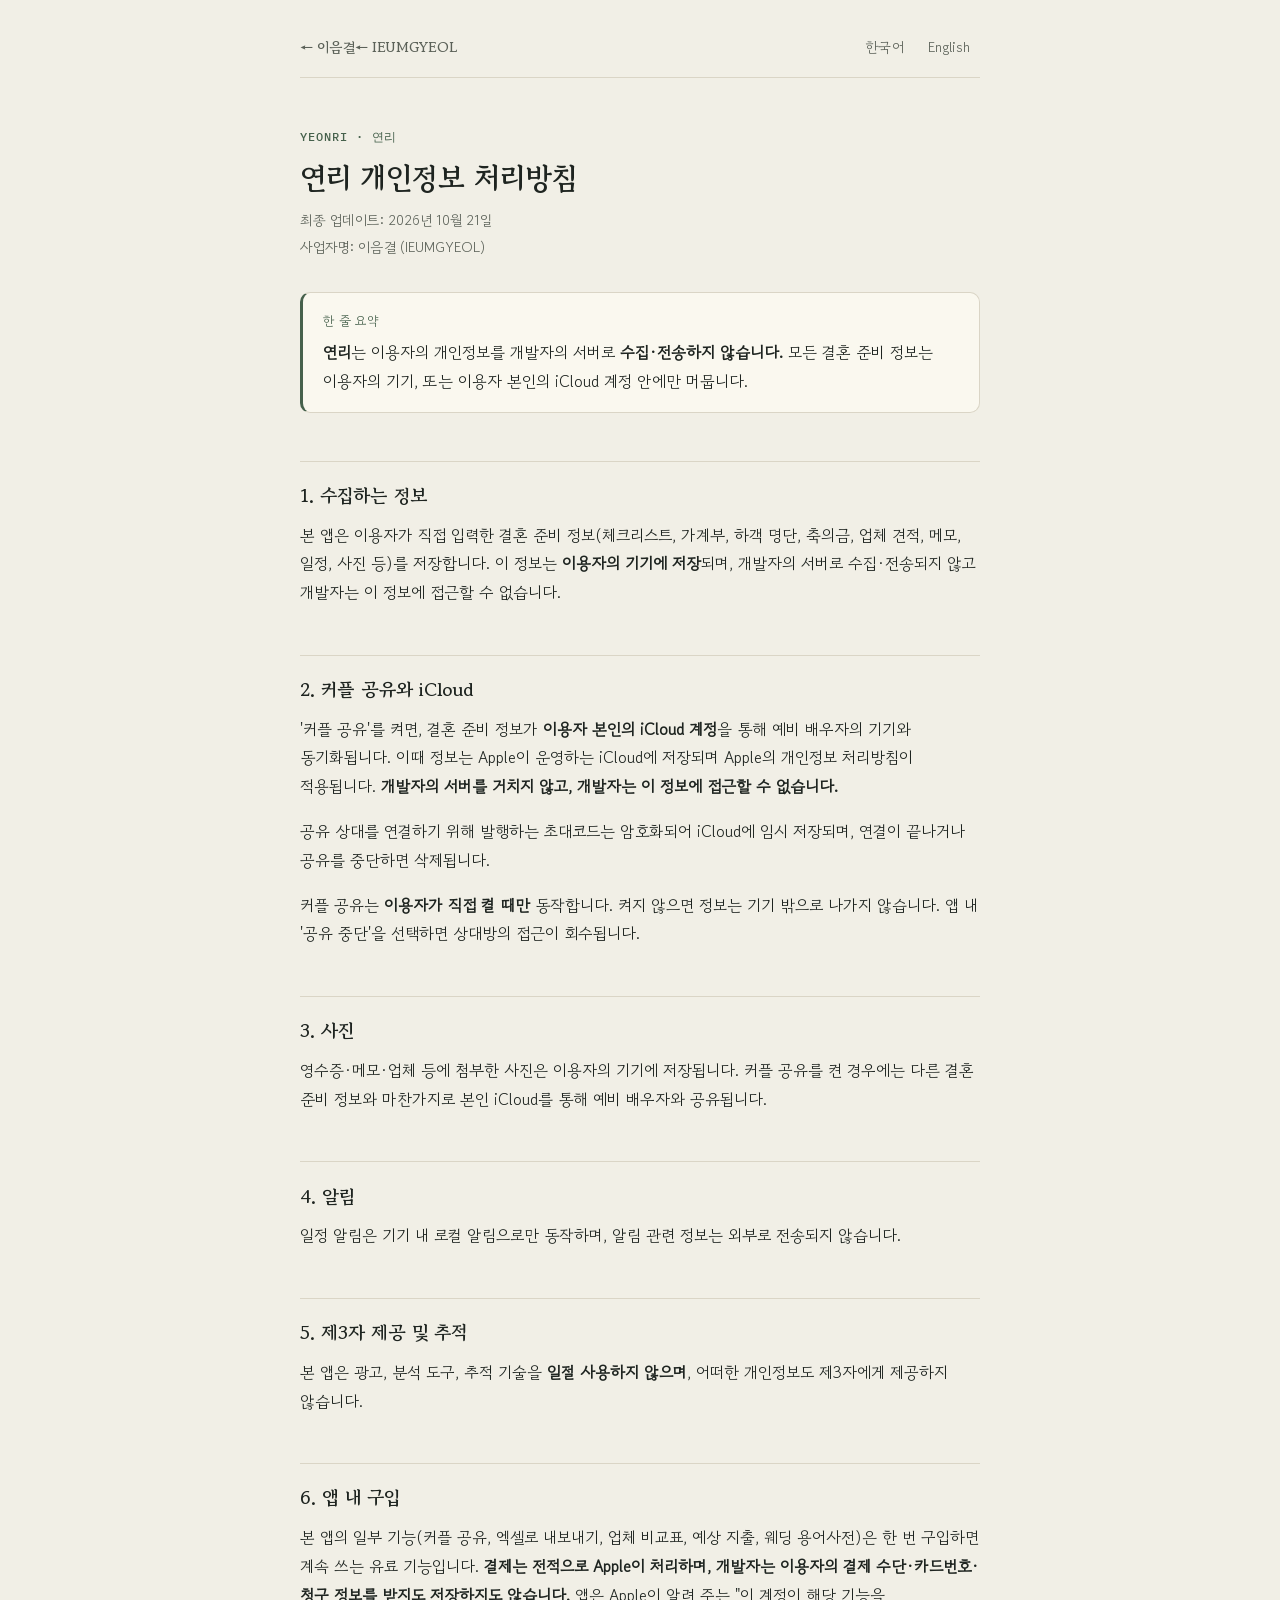
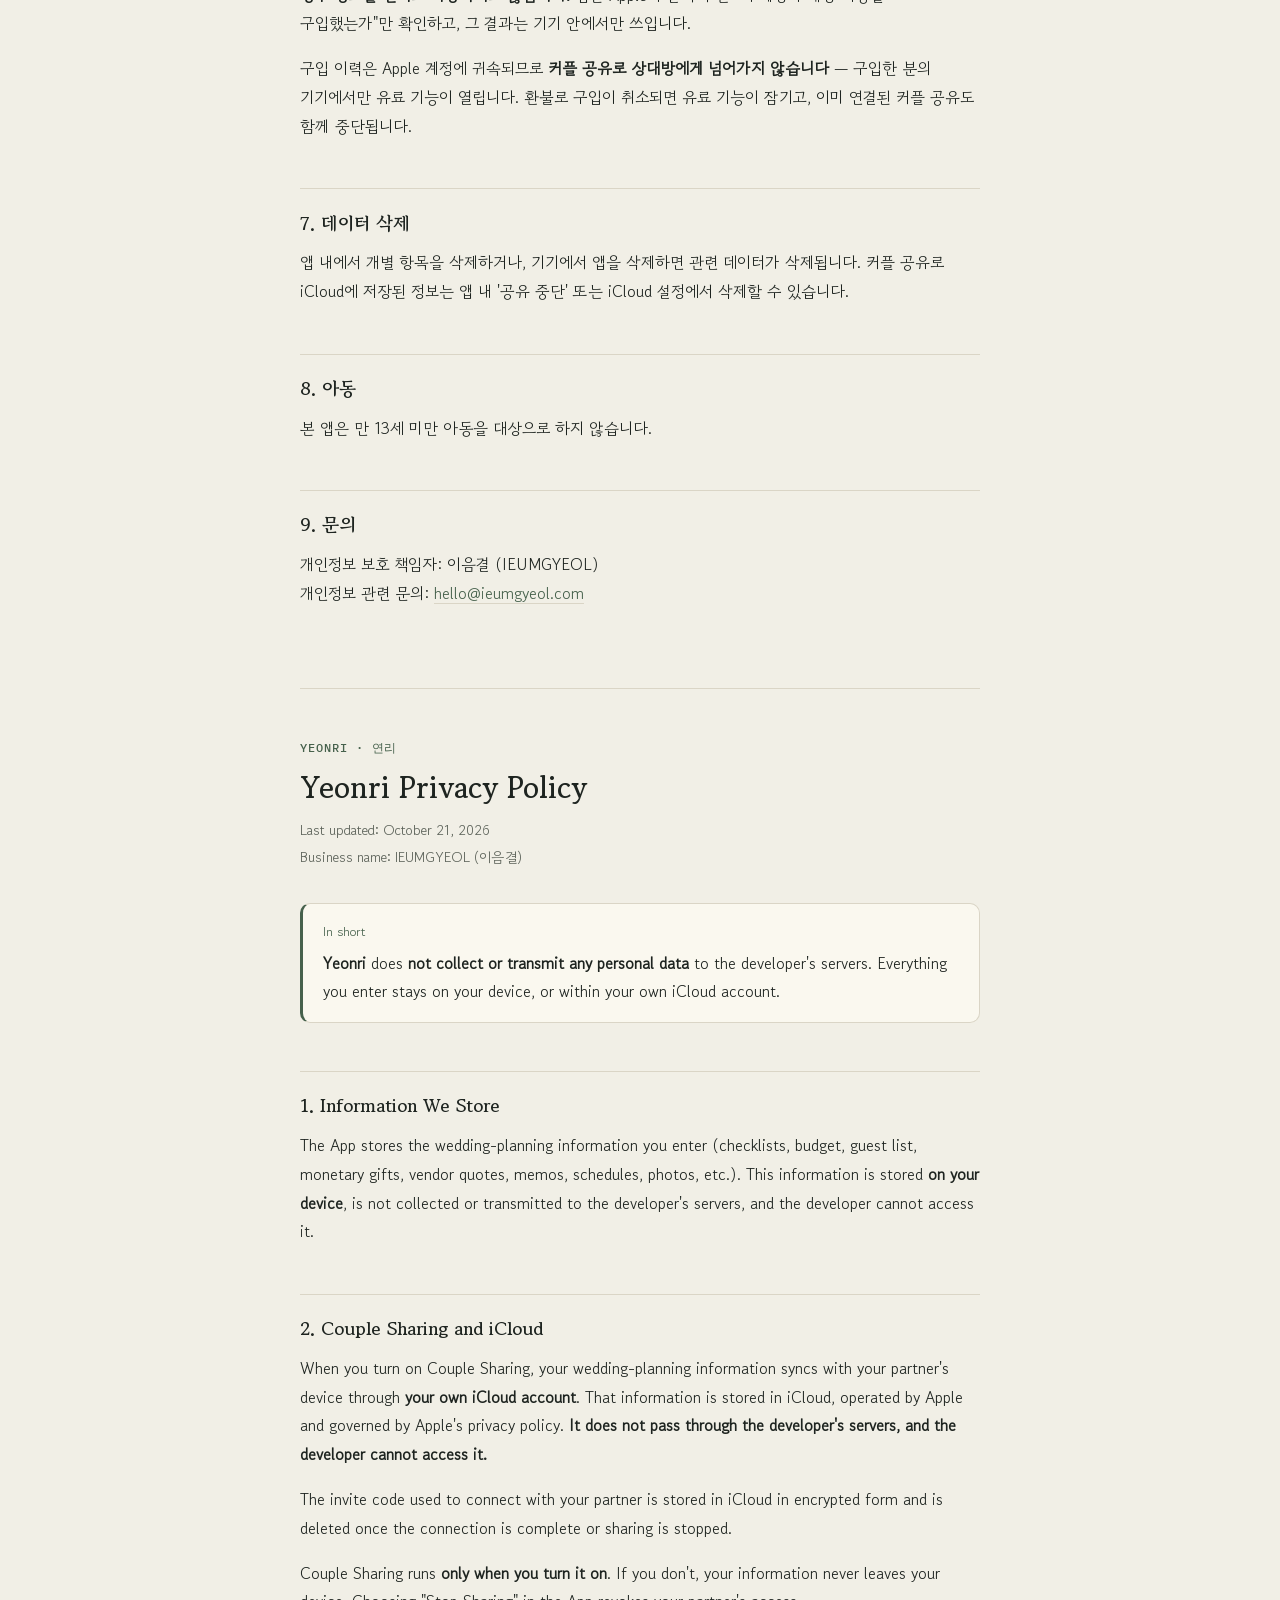
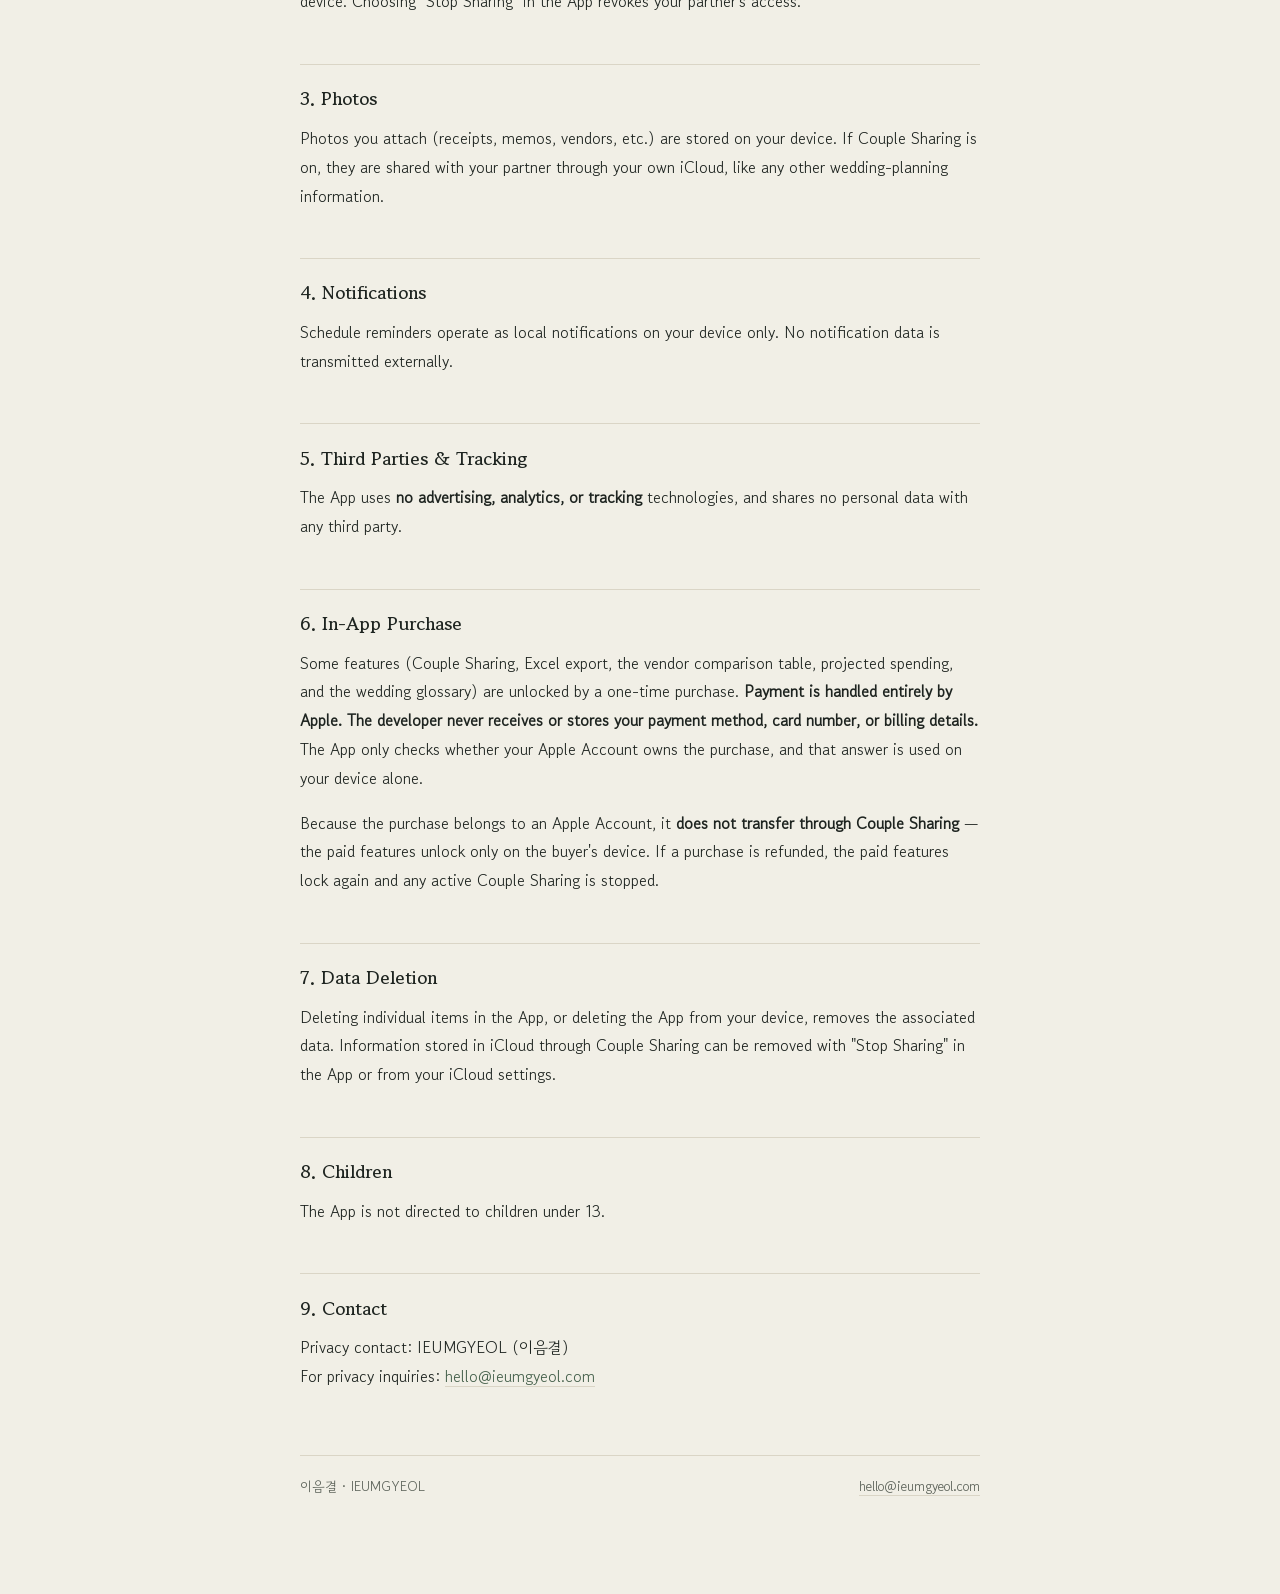
==== yeonri-privacy/index.html @ 260623e4 "앱별 정책 페이지 디자인을 이음결 홈페이지에 맞춰 통일 모눈·연리·도롱마을의 처리방침·고객 지원 페이지가 원래 저장소의 스타일을 각자 들고 있어 모양이 제각각이었다. 공용 poli" ====
<!doctype html>
<html lang="ko" data-app="yeonri" data-title-ko="연리 개인정보 처리방침" data-title-en="Yeonri Privacy Policy">
<head>
<meta charset="utf-8">
<meta name="viewport" content="width=device-width, initial-scale=1">
<title>연리 개인정보 처리방침 · Yeonri Privacy Policy</title>
<script src="/lang.js?v=1"></script>
<link rel="preconnect" href="https://fonts.googleapis.com">
<link rel="preconnect" href="https://fonts.gstatic.com" crossorigin>
<link rel="stylesheet" href="https://fonts.googleapis.com/css2?family=Gowun+Batang:wght@400;700&family=Gowun+Dodum&family=IBM+Plex+Mono:wght@400;500&display=swap">
<link rel="stylesheet" href="/policy.css?v=1">
</head>
<body>
<div class="wrap">

<header class="topbar">
<a class="home" href="/"><span lang="ko">← 이음결</span><span lang="en">← IEUMGYEOL</span></a>
<nav class="lang" aria-label="언어 · Language"><a href="#ko" data-set-lang="ko">한국어</a><a href="#en" data-set-lang="en">English</a></nav>
</header>

<article id="ko" lang="ko">
<p class="app-label">YEONRI · 연리</p>
<h1>연리 개인정보 처리방침</h1>
<p class="meta">최종 업데이트: 2026년 10월 21일</p>
<p class="meta">사업자명: 이음결 (IEUMGYEOL)</p>

<div class="callout">
<p class="label">한 줄 요약</p>
<p><strong>연리</strong>는 이용자의 개인정보를 개발자의 서버로 <strong>수집·전송하지 않습니다.</strong> 모든 결혼 준비 정보는 이용자의 기기, 또는 이용자 본인의 iCloud 계정 안에만 머뭅니다.</p>
</div>

<h2>1. 수집하는 정보</h2>
<p>본 앱은 이용자가 직접 입력한 결혼 준비 정보(체크리스트, 가계부, 하객 명단, 축의금, 업체 견적, 메모, 일정, 사진 등)를 저장합니다. 이 정보는 <strong>이용자의 기기에 저장</strong>되며, 개발자의 서버로 수집·전송되지 않고 개발자는 이 정보에 접근할 수 없습니다.</p>

<h2>2. 커플 공유와 iCloud</h2>
<p>'커플 공유'를 켜면, 결혼 준비 정보가 <strong>이용자 본인의 iCloud 계정</strong>을 통해 예비 배우자의 기기와 동기화됩니다. 이때 정보는 Apple이 운영하는 iCloud에 저장되며 Apple의 개인정보 처리방침이 적용됩니다. <strong>개발자의 서버를 거치지 않고, 개발자는 이 정보에 접근할 수 없습니다.</strong></p>
<p>공유 상대를 연결하기 위해 발행하는 초대코드는 암호화되어 iCloud에 임시 저장되며, 연결이 끝나거나 공유를 중단하면 삭제됩니다.</p>
<p>커플 공유는 <strong>이용자가 직접 켤 때만</strong> 동작합니다. 켜지 않으면 정보는 기기 밖으로 나가지 않습니다. 앱 내 '공유 중단'을 선택하면 상대방의 접근이 회수됩니다.</p>

<h2>3. 사진</h2>
<p>영수증·메모·업체 등에 첨부한 사진은 이용자의 기기에 저장됩니다. 커플 공유를 켠 경우에는 다른 결혼 준비 정보와 마찬가지로 본인 iCloud를 통해 예비 배우자와 공유됩니다.</p>

<h2>4. 알림</h2>
<p>일정 알림은 기기 내 로컬 알림으로만 동작하며, 알림 관련 정보는 외부로 전송되지 않습니다.</p>

<h2>5. 제3자 제공 및 추적</h2>
<p>본 앱은 광고, 분석 도구, 추적 기술을 <strong>일절 사용하지 않으며</strong>, 어떠한 개인정보도 제3자에게 제공하지 않습니다.</p>

<h2>6. 앱 내 구입</h2>
<p>본 앱의 일부 기능(커플 공유, 엑셀로 내보내기, 업체 비교표, 예상 지출, 웨딩 용어사전)은 한 번 구입하면 계속 쓰는 유료 기능입니다. <strong>결제는 전적으로 Apple이 처리하며, 개발자는 이용자의 결제 수단·카드번호·청구 정보를 받지도 저장하지도 않습니다.</strong> 앱은 Apple이 알려 주는 "이 계정이 해당 기능을 구입했는가"만 확인하고, 그 결과는 기기 안에서만 쓰입니다.</p>
<p>구입 이력은 Apple 계정에 귀속되므로 <strong>커플 공유로 상대방에게 넘어가지 않습니다</strong> — 구입한 분의 기기에서만 유료 기능이 열립니다. 환불로 구입이 취소되면 유료 기능이 잠기고, 이미 연결된 커플 공유도 함께 중단됩니다.</p>

<h2>7. 데이터 삭제</h2>
<p>앱 내에서 개별 항목을 삭제하거나, 기기에서 앱을 삭제하면 관련 데이터가 삭제됩니다. 커플 공유로 iCloud에 저장된 정보는 앱 내 '공유 중단' 또는 iCloud 설정에서 삭제할 수 있습니다.</p>

<h2>8. 아동</h2>
<p>본 앱은 만 13세 미만 아동을 대상으로 하지 않습니다.</p>

<h2>9. 문의</h2>
<p>개인정보 보호 책임자: 이음결 (IEUMGYEOL)<br>개인정보 관련 문의: <a href="mailto:hello@ieumgyeol.com">hello@ieumgyeol.com</a></p>
</article>

<hr class="divider">

<article id="en" lang="en">
<p class="app-label">YEONRI · 연리</p>
<h1>Yeonri Privacy Policy</h1>
<p class="meta">Last updated: October 21, 2026</p>
<p class="meta">Business name: IEUMGYEOL (이음결)</p>

<div class="callout">
<p class="label">In short</p>
<p><strong>Yeonri</strong> does <strong>not collect or transmit any personal data</strong> to the developer's servers. Everything you enter stays on your device, or within your own iCloud account.</p>
</div>

<h2>1. Information We Store</h2>
<p>The App stores the wedding-planning information you enter (checklists, budget, guest list, monetary gifts, vendor quotes, memos, schedules, photos, etc.). This information is stored <strong>on your device</strong>, is not collected or transmitted to the developer's servers, and the developer cannot access it.</p>

<h2>2. Couple Sharing and iCloud</h2>
<p>When you turn on Couple Sharing, your wedding-planning information syncs with your partner's device through <strong>your own iCloud account</strong>. That information is stored in iCloud, operated by Apple and governed by Apple's privacy policy. <strong>It does not pass through the developer's servers, and the developer cannot access it.</strong></p>
<p>The invite code used to connect with your partner is stored in iCloud in encrypted form and is deleted once the connection is complete or sharing is stopped.</p>
<p>Couple Sharing runs <strong>only when you turn it on</strong>. If you don't, your information never leaves your device. Choosing "Stop Sharing" in the App revokes your partner's access.</p>

<h2>3. Photos</h2>
<p>Photos you attach (receipts, memos, vendors, etc.) are stored on your device. If Couple Sharing is on, they are shared with your partner through your own iCloud, like any other wedding-planning information.</p>

<h2>4. Notifications</h2>
<p>Schedule reminders operate as local notifications on your device only. No notification data is transmitted externally.</p>

<h2>5. Third Parties &amp; Tracking</h2>
<p>The App uses <strong>no advertising, analytics, or tracking</strong> technologies, and shares no personal data with any third party.</p>

<h2>6. In-App Purchase</h2>
<p>Some features (Couple Sharing, Excel export, the vendor comparison table, projected spending, and the wedding glossary) are unlocked by a one-time purchase. <strong>Payment is handled entirely by Apple. The developer never receives or stores your payment method, card number, or billing details.</strong> The App only checks whether your Apple Account owns the purchase, and that answer is used on your device alone.</p>
<p>Because the purchase belongs to an Apple Account, it <strong>does not transfer through Couple Sharing</strong> — the paid features unlock only on the buyer's device. If a purchase is refunded, the paid features lock again and any active Couple Sharing is stopped.</p>

<h2>7. Data Deletion</h2>
<p>Deleting individual items in the App, or deleting the App from your device, removes the associated data. Information stored in iCloud through Couple Sharing can be removed with "Stop Sharing" in the App or from your iCloud settings.</p>

<h2>8. Children</h2>
<p>The App is not directed to children under 13.</p>

<h2>9. Contact</h2>
<p>Privacy contact: IEUMGYEOL (이음결)<br>For privacy inquiries: <a href="mailto:hello@ieumgyeol.com">hello@ieumgyeol.com</a></p>
</article>

<footer class="site-footer">
<span>이음결 · IEUMGYEOL</span>
<a href="mailto:hello@ieumgyeol.com">hello@ieumgyeol.com</a>
</footer>

</div>
</body>
</html>
---- policy.css ----
/* 앱별 개인정보 처리방침·고객 지원 페이지 공용 스타일.
   바탕·글꼴·레이아웃은 이음결 홈페이지와 같고, 포인트 색만 앱마다 다르다.
   <html data-app="gridpaper | yeonri | dorong"> 로 앱을 고른다. */

:root {
  --bg: #F1EFE6;
  --surface: #FAF8EF;
  --text: #1E2420;
  --text-muted: #5B6158;
  --line: #DAD5C6;
  /* 앱 포인트 색 (기본값은 이음결 초록) */
  --accent: #2F6E5C;
  --accent-soft: #E4ECE7;
}

/* 모눈: 연필 같은 먹색 */
:root[data-app="gridpaper"] { --accent: #4A4944; --accent-soft: #E6E3DA; }
/* 연리: 연리 앱 초록 */
:root[data-app="yeonri"]    { --accent: #46614C; --accent-soft: #E4EBE2; }
/* 도롱마을: 이끼 올리브 */
:root[data-app="dorong"]    { --accent: #5E6B43; --accent-soft: #E7EBDA; }

@media (prefers-color-scheme: dark) {
  :root:not([data-theme="light"]) {
    --bg: #161A13;
    --surface: #1D2318;
    --text: #EDE9DD;
    --text-muted: #ABA99A;
    --line: #2E362A;
    --accent: #6FB59E;
    --accent-soft: #23332C;
  }
  :root[data-app="gridpaper"]:not([data-theme="light"]) { --accent: #CFCBC0; --accent-soft: #2B2C27; }
  :root[data-app="yeonri"]:not([data-theme="light"])    { --accent: #A8C09B; --accent-soft: #2C3A2C; }
  :root[data-app="dorong"]:not([data-theme="light"])    { --accent: #B9C496; --accent-soft: #2E3326; }
}

:root[data-theme="dark"] {
  --bg: #161A13;
  --surface: #1D2318;
  --text: #EDE9DD;
  --text-muted: #ABA99A;
  --line: #2E362A;
  --accent: #6FB59E;
  --accent-soft: #23332C;
}
:root[data-theme="dark"][data-app="gridpaper"] { --accent: #CFCBC0; --accent-soft: #2B2C27; }
:root[data-theme="dark"][data-app="yeonri"]    { --accent: #A8C09B; --accent-soft: #2C3A2C; }
:root[data-theme="dark"][data-app="dorong"]    { --accent: #B9C496; --accent-soft: #2E3326; }

* { box-sizing: border-box; }

body {
  margin: 0;
  background: var(--bg);
  color: var(--text);
  font-family: "Gowun Dodum", "Apple SD Gothic Neo", sans-serif;
  font-size: 16px;
  line-height: 1.8;
  word-break: keep-all;
  overflow-wrap: break-word;
  -webkit-font-smoothing: antialiased;
}

::selection { background: var(--accent-soft); }

.wrap {
  max-width: 720px;
  margin: 0 auto;
  padding: 32px 20px 96px;
}

/* 맨 위: 홈 링크 + 언어 전환 */
.topbar {
  display: flex;
  justify-content: space-between;
  align-items: center;
  gap: 12px;
  flex-wrap: wrap;
  padding-bottom: 14px;
  border-bottom: 1px solid var(--line);
  margin-bottom: 48px;
  font-size: 0.88rem;
}
.topbar .home {
  color: var(--text-muted);
  text-decoration: none;
  font-family: "Gowun Batang", serif;
  font-weight: 700;
}
.topbar .home:hover, .topbar .home:focus-visible { color: var(--text); }

.lang { display: flex; gap: 4px; }
.lang a {
  color: var(--text-muted);
  text-decoration: none;
  padding: 3px 10px;
  border-radius: 99px;
}
.lang a:hover, .lang a:focus-visible { color: var(--text); }
.lang a[aria-current="true"] { background: var(--accent-soft); color: var(--accent); }

/* 앱 이름 라벨 */
.app-label {
  font-family: "IBM Plex Mono", ui-monospace, monospace;
  font-size: 0.74rem;
  font-weight: 500;
  letter-spacing: 0.08em;
  color: var(--accent);
  margin: 0 0 10px;
}

h1, h2, h3 {
  font-family: "Gowun Batang", "Noto Serif KR", serif;
  font-weight: 700;
  text-wrap: balance;
}

h1 {
  font-size: 1.85rem;
  line-height: 1.35;
  margin: 0 0 10px;
}

h2 {
  font-size: 1.15rem;
  line-height: 1.5;
  margin: 2.6em 0 0.6em;
  padding-top: 1.1em;
  border-top: 1px solid var(--line);
}

h3 {
  font-size: 1.02rem;
  margin: 1.9em 0 0.3em;
}
h3 + p { margin-top: 0; }

p, li { margin: 0 0 1em; }
ul { padding-left: 1.2em; margin: 0 0 1em; }
li { margin: 0.35em 0; }
strong { font-weight: 700; }

a { color: var(--accent); text-decoration-color: var(--line); text-underline-offset: 3px; }
a:hover, a:focus-visible { text-decoration-color: var(--accent); }

.meta {
  color: var(--text-muted);
  font-size: 0.88rem;
  margin: 0 0 2px;
}

/* 처리방침 ↔ 고객 지원 이동 */
.doc-tabs {
  display: flex;
  gap: 8px;
  flex-wrap: wrap;
  margin: 22px 0 32px;
}
.doc-tabs a {
  font-size: 0.86rem;
  text-decoration: none;
  color: var(--text-muted);
  border: 1px solid var(--line);
  border-radius: 99px;
  padding: 4px 14px;
}
.doc-tabs a:hover, .doc-tabs a:focus-visible { color: var(--accent); border-color: var(--accent); }
.doc-tabs a[aria-current="page"] {
  color: var(--accent);
  background: var(--accent-soft);
  border-color: transparent;
}

.lede { margin: 32px 0 0; }

.callout {
  background: var(--surface);
  border: 1px solid var(--line);
  border-left: 3px solid var(--accent);
  border-radius: 10px;
  padding: 16px 20px;
  margin: 32px 0 0;
}
.callout .label {
  font-family: "IBM Plex Mono", ui-monospace, monospace;
  font-size: 0.72rem;
  letter-spacing: 0.08em;
  color: var(--accent);
  margin: 0 0 6px;
}
.callout p:last-child { margin-bottom: 0; }
[lang="ko"] .callout .label { font-family: inherit; letter-spacing: 0; font-size: 0.8rem; }

table {
  width: 100%;
  border-collapse: collapse;
  font-size: 0.92rem;
  margin: 8px 0 1em;
}
th, td {
  border-top: 1px solid var(--line);
  padding: 9px 8px 9px 0;
  text-align: left;
  vertical-align: top;
}
th { font-weight: 700; color: var(--text-muted); font-size: 0.85rem; }
tr:last-child td { border-bottom: 1px solid var(--line); }

/* 언어 전환이 없을 때(자바스크립트 꺼짐)만 보이는 구분선 */
hr.divider { border: none; border-top: 1px solid var(--line); margin: 5em 0 3em; }
html[data-lang] hr.divider { display: none; }

.site-footer {
  margin-top: 64px;
  padding-top: 18px;
  border-top: 1px solid var(--line);
  color: var(--text-muted);
  font-size: 0.85rem;
  display: flex;
  justify-content: space-between;
  gap: 12px;
  flex-wrap: wrap;
}
.site-footer a { color: var(--text-muted); }
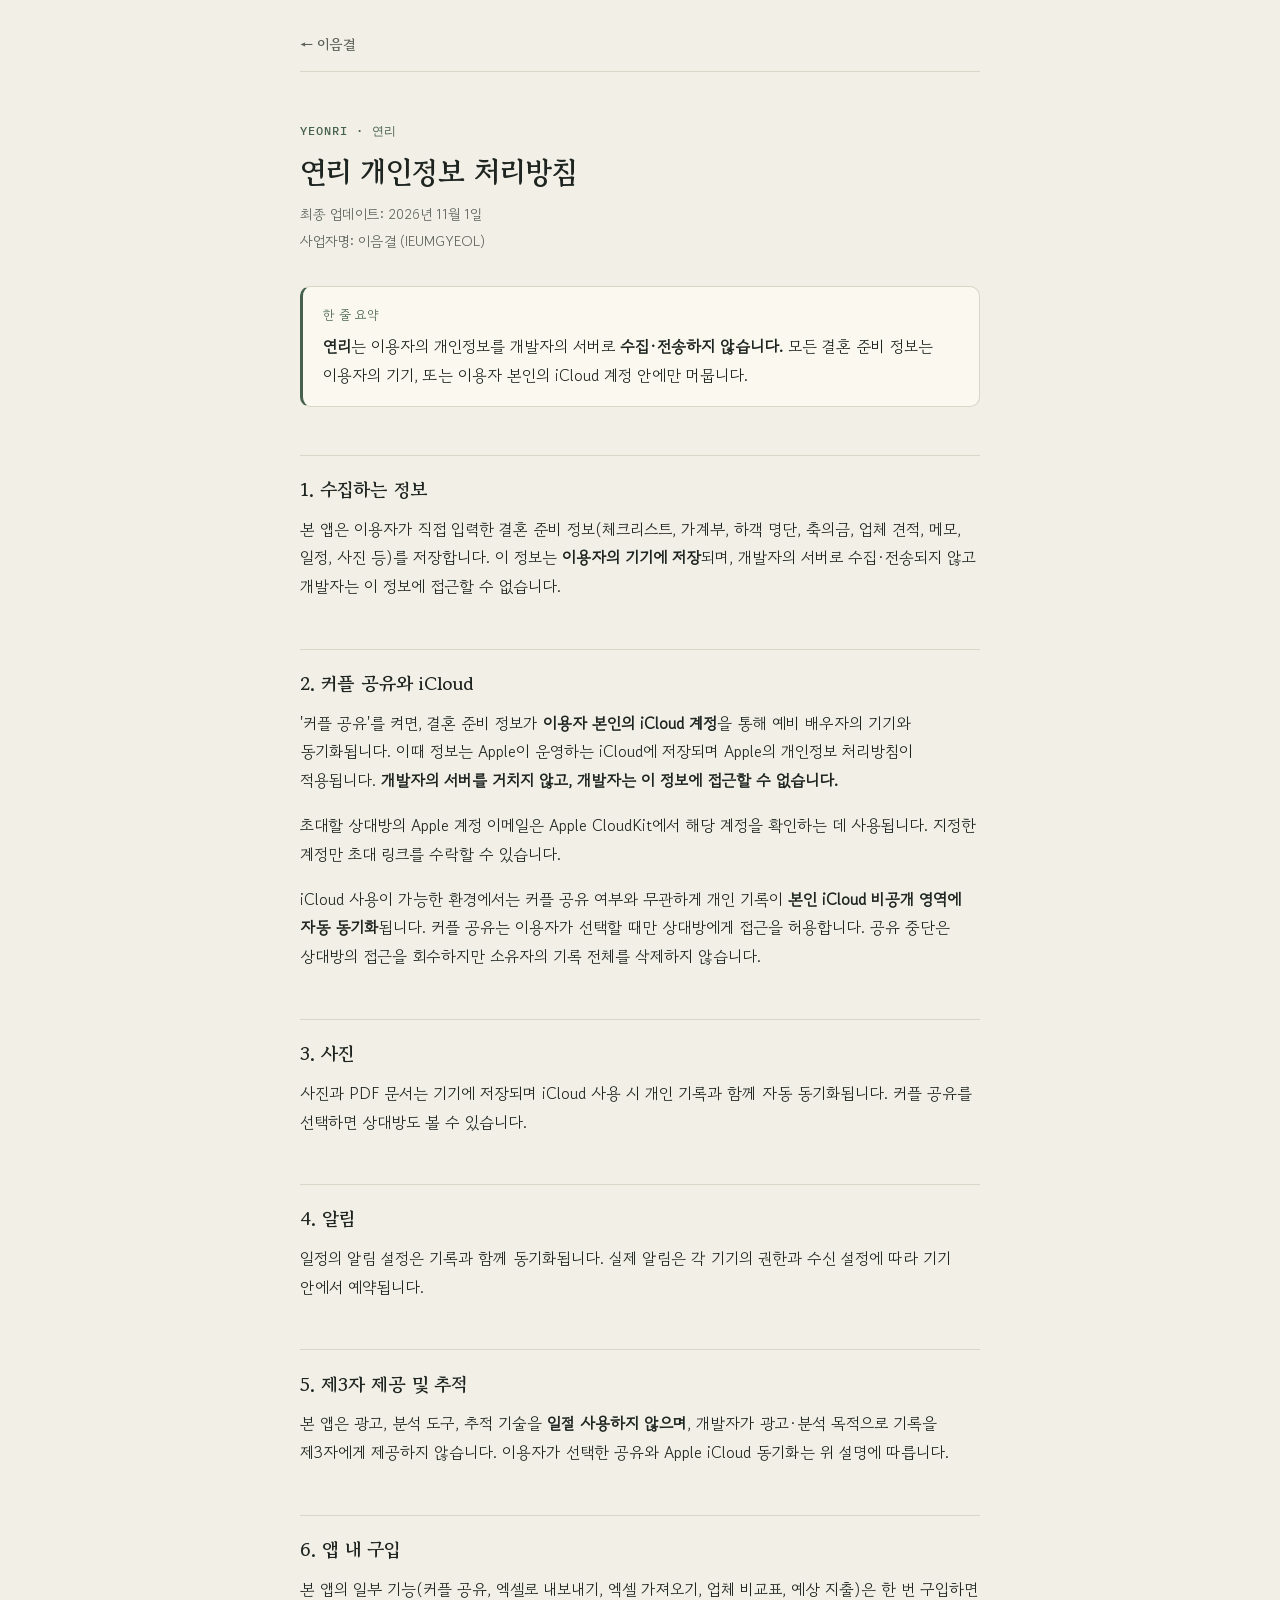
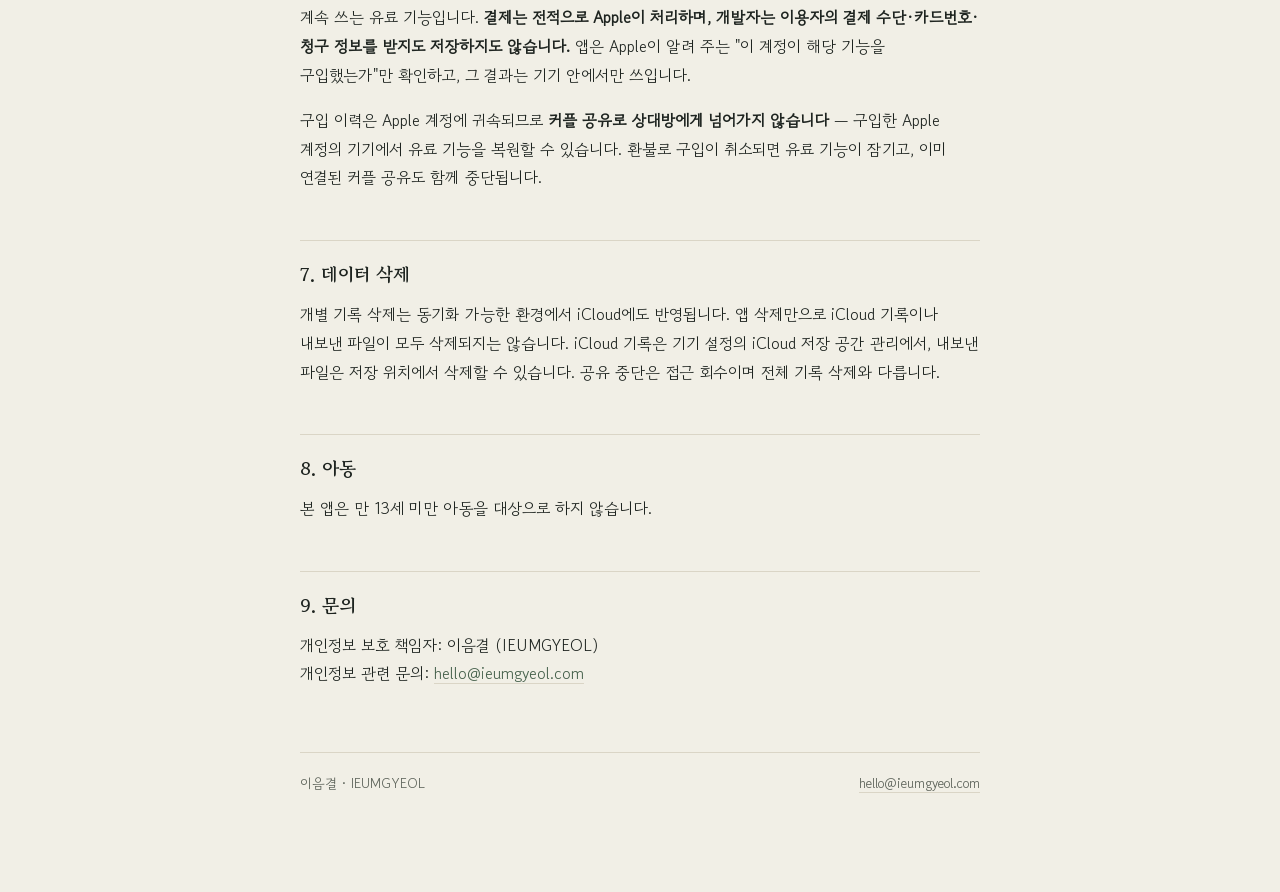
==== commit 73e6c117: "연리 개인정보 처리방침을 최신 내용으로 바꾸고 한국어 전용으로 - 커플 공유를 지정 계정 초대 방식으로 설명하고, iCloud가 되면 공유와 무관하게 본인 iCloud에 동기화된다" ====
--- a/yeonri-privacy/index.html
+++ b/yeonri-privacy/index.html
@@ -1,10 +1,9 @@
 <!doctype html>
-<html lang="ko" data-app="yeonri" data-title-ko="연리 개인정보 처리방침" data-title-en="Yeonri Privacy Policy">
+<html lang="ko" data-app="yeonri">
 <head>
 <meta charset="utf-8">
 <meta name="viewport" content="width=device-width, initial-scale=1">
-<title>연리 개인정보 처리방침 · Yeonri Privacy Policy</title>
-<script src="/lang.js?v=1"></script>
+<title>연리 개인정보 처리방침</title>
 <link rel="preconnect" href="https://fonts.googleapis.com">
 <link rel="preconnect" href="https://fonts.gstatic.com" crossorigin>
 <link rel="stylesheet" href="https://fonts.googleapis.com/css2?family=Gowun+Batang:wght@400;700&family=Gowun+Dodum&family=IBM+Plex+Mono:wght@400;500&display=swap">
@@ -14,14 +13,13 @@
 <div class="wrap">
 
 <header class="topbar">
-<a class="home" href="/"><span lang="ko">← 이음결</span><span lang="en">← IEUMGYEOL</span></a>
-<nav class="lang" aria-label="언어 · Language"><a href="#ko" data-set-lang="ko">한국어</a><a href="#en" data-set-lang="en">English</a></nav>
+<a class="home" href="/">← 이음결</a>
 </header>
 
-<article id="ko" lang="ko">
+<article id="ko">
 <p class="app-label">YEONRI · 연리</p>
 <h1>연리 개인정보 처리방침</h1>
-<p class="meta">최종 업데이트: 2026년 10월 21일</p>
+<p class="meta">최종 업데이트: 2026년 11월 1일</p>
 <p class="meta">사업자명: 이음결 (IEUMGYEOL)</p>
 
 <div class="callout">
@@ -34,24 +32,24 @@
 
 <h2>2. 커플 공유와 iCloud</h2>
 <p>'커플 공유'를 켜면, 결혼 준비 정보가 <strong>이용자 본인의 iCloud 계정</strong>을 통해 예비 배우자의 기기와 동기화됩니다. 이때 정보는 Apple이 운영하는 iCloud에 저장되며 Apple의 개인정보 처리방침이 적용됩니다. <strong>개발자의 서버를 거치지 않고, 개발자는 이 정보에 접근할 수 없습니다.</strong></p>
-<p>공유 상대를 연결하기 위해 발행하는 초대코드는 암호화되어 iCloud에 임시 저장되며, 연결이 끝나거나 공유를 중단하면 삭제됩니다.</p>
-<p>커플 공유는 <strong>이용자가 직접 켤 때만</strong> 동작합니다. 켜지 않으면 정보는 기기 밖으로 나가지 않습니다. 앱 내 '공유 중단'을 선택하면 상대방의 접근이 회수됩니다.</p>
+<p>초대할 상대방의 Apple 계정 이메일은 Apple CloudKit에서 해당 계정을 확인하는 데 사용됩니다. 지정한 계정만 초대 링크를 수락할 수 있습니다.</p>
+<p>iCloud 사용이 가능한 환경에서는 커플 공유 여부와 무관하게 개인 기록이 <strong>본인 iCloud 비공개 영역에 자동 동기화</strong>됩니다. 커플 공유는 이용자가 선택할 때만 상대방에게 접근을 허용합니다. 공유 중단은 상대방의 접근을 회수하지만 소유자의 기록 전체를 삭제하지 않습니다.</p>
 
 <h2>3. 사진</h2>
-<p>영수증·메모·업체 등에 첨부한 사진은 이용자의 기기에 저장됩니다. 커플 공유를 켠 경우에는 다른 결혼 준비 정보와 마찬가지로 본인 iCloud를 통해 예비 배우자와 공유됩니다.</p>
+<p>사진과 PDF 문서는 기기에 저장되며 iCloud 사용 시 개인 기록과 함께 자동 동기화됩니다. 커플 공유를 선택하면 상대방도 볼 수 있습니다.</p>
 
 <h2>4. 알림</h2>
-<p>일정 알림은 기기 내 로컬 알림으로만 동작하며, 알림 관련 정보는 외부로 전송되지 않습니다.</p>
+<p>일정의 알림 설정은 기록과 함께 동기화됩니다. 실제 알림은 각 기기의 권한과 수신 설정에 따라 기기 안에서 예약됩니다.</p>
 
 <h2>5. 제3자 제공 및 추적</h2>
-<p>본 앱은 광고, 분석 도구, 추적 기술을 <strong>일절 사용하지 않으며</strong>, 어떠한 개인정보도 제3자에게 제공하지 않습니다.</p>
+<p>본 앱은 광고, 분석 도구, 추적 기술을 <strong>일절 사용하지 않으며</strong>, 개발자가 광고·분석 목적으로 기록을 제3자에게 제공하지 않습니다. 이용자가 선택한 공유와 Apple iCloud 동기화는 위 설명에 따릅니다.</p>
 
 <h2>6. 앱 내 구입</h2>
-<p>본 앱의 일부 기능(커플 공유, 엑셀로 내보내기, 업체 비교표, 예상 지출, 웨딩 용어사전)은 한 번 구입하면 계속 쓰는 유료 기능입니다. <strong>결제는 전적으로 Apple이 처리하며, 개발자는 이용자의 결제 수단·카드번호·청구 정보를 받지도 저장하지도 않습니다.</strong> 앱은 Apple이 알려 주는 "이 계정이 해당 기능을 구입했는가"만 확인하고, 그 결과는 기기 안에서만 쓰입니다.</p>
-<p>구입 이력은 Apple 계정에 귀속되므로 <strong>커플 공유로 상대방에게 넘어가지 않습니다</strong> — 구입한 분의 기기에서만 유료 기능이 열립니다. 환불로 구입이 취소되면 유료 기능이 잠기고, 이미 연결된 커플 공유도 함께 중단됩니다.</p>
+<p>본 앱의 일부 기능(커플 공유, 엑셀로 내보내기, 엑셀 가져오기, 업체 비교표, 예상 지출)은 한 번 구입하면 계속 쓰는 유료 기능입니다. <strong>결제는 전적으로 Apple이 처리하며, 개발자는 이용자의 결제 수단·카드번호·청구 정보를 받지도 저장하지도 않습니다.</strong> 앱은 Apple이 알려 주는 "이 계정이 해당 기능을 구입했는가"만 확인하고, 그 결과는 기기 안에서만 쓰입니다.</p>
+<p>구입 이력은 Apple 계정에 귀속되므로 <strong>커플 공유로 상대방에게 넘어가지 않습니다</strong> — 구입한 Apple 계정의 기기에서 유료 기능을 복원할 수 있습니다. 환불로 구입이 취소되면 유료 기능이 잠기고, 이미 연결된 커플 공유도 함께 중단됩니다.</p>
 
 <h2>7. 데이터 삭제</h2>
-<p>앱 내에서 개별 항목을 삭제하거나, 기기에서 앱을 삭제하면 관련 데이터가 삭제됩니다. 커플 공유로 iCloud에 저장된 정보는 앱 내 '공유 중단' 또는 iCloud 설정에서 삭제할 수 있습니다.</p>
+<p>개별 기록 삭제는 동기화 가능한 환경에서 iCloud에도 반영됩니다. 앱 삭제만으로 iCloud 기록이나 내보낸 파일이 모두 삭제되지는 않습니다. iCloud 기록은 기기 설정의 iCloud 저장 공간 관리에서, 내보낸 파일은 저장 위치에서 삭제할 수 있습니다. 공유 중단은 접근 회수이며 전체 기록 삭제와 다릅니다.</p>
 
 <h2>8. 아동</h2>
 <p>본 앱은 만 13세 미만 아동을 대상으로 하지 않습니다.</p>
@@ -60,49 +58,6 @@
 <p>개인정보 보호 책임자: 이음결 (IEUMGYEOL)<br>개인정보 관련 문의: <a href="mailto:hello@ieumgyeol.com">hello@ieumgyeol.com</a></p>
 </article>
 
-<hr class="divider">
-
-<article id="en" lang="en">
-<p class="app-label">YEONRI · 연리</p>
-<h1>Yeonri Privacy Policy</h1>
-<p class="meta">Last updated: October 21, 2026</p>
-<p class="meta">Business name: IEUMGYEOL (이음결)</p>
-
-<div class="callout">
-<p class="label">In short</p>
-<p><strong>Yeonri</strong> does <strong>not collect or transmit any personal data</strong> to the developer's servers. Everything you enter stays on your device, or within your own iCloud account.</p>
-</div>
-
-<h2>1. Information We Store</h2>
-<p>The App stores the wedding-planning information you enter (checklists, budget, guest list, monetary gifts, vendor quotes, memos, schedules, photos, etc.). This information is stored <strong>on your device</strong>, is not collected or transmitted to the developer's servers, and the developer cannot access it.</p>
-
-<h2>2. Couple Sharing and iCloud</h2>
-<p>When you turn on Couple Sharing, your wedding-planning information syncs with your partner's device through <strong>your own iCloud account</strong>. That information is stored in iCloud, operated by Apple and governed by Apple's privacy policy. <strong>It does not pass through the developer's servers, and the developer cannot access it.</strong></p>
-<p>The invite code used to connect with your partner is stored in iCloud in encrypted form and is deleted once the connection is complete or sharing is stopped.</p>
-<p>Couple Sharing runs <strong>only when you turn it on</strong>. If you don't, your information never leaves your device. Choosing "Stop Sharing" in the App revokes your partner's access.</p>
-
-<h2>3. Photos</h2>
-<p>Photos you attach (receipts, memos, vendors, etc.) are stored on your device. If Couple Sharing is on, they are shared with your partner through your own iCloud, like any other wedding-planning information.</p>
-
-<h2>4. Notifications</h2>
-<p>Schedule reminders operate as local notifications on your device only. No notification data is transmitted externally.</p>
-
-<h2>5. Third Parties &amp; Tracking</h2>
-<p>The App uses <strong>no advertising, analytics, or tracking</strong> technologies, and shares no personal data with any third party.</p>
-
-<h2>6. In-App Purchase</h2>
-<p>Some features (Couple Sharing, Excel export, the vendor comparison table, projected spending, and the wedding glossary) are unlocked by a one-time purchase. <strong>Payment is handled entirely by Apple. The developer never receives or stores your payment method, card number, or billing details.</strong> The App only checks whether your Apple Account owns the purchase, and that answer is used on your device alone.</p>
-<p>Because the purchase belongs to an Apple Account, it <strong>does not transfer through Couple Sharing</strong> — the paid features unlock only on the buyer's device. If a purchase is refunded, the paid features lock again and any active Couple Sharing is stopped.</p>
-
-<h2>7. Data Deletion</h2>
-<p>Deleting individual items in the App, or deleting the App from your device, removes the associated data. Information stored in iCloud through Couple Sharing can be removed with "Stop Sharing" in the App or from your iCloud settings.</p>
-
-<h2>8. Children</h2>
-<p>The App is not directed to children under 13.</p>
-
-<h2>9. Contact</h2>
-<p>Privacy contact: IEUMGYEOL (이음결)<br>For privacy inquiries: <a href="mailto:hello@ieumgyeol.com">hello@ieumgyeol.com</a></p>
-</article>
 
 <footer class="site-footer">
 <span>이음결 · IEUMGYEOL</span>
